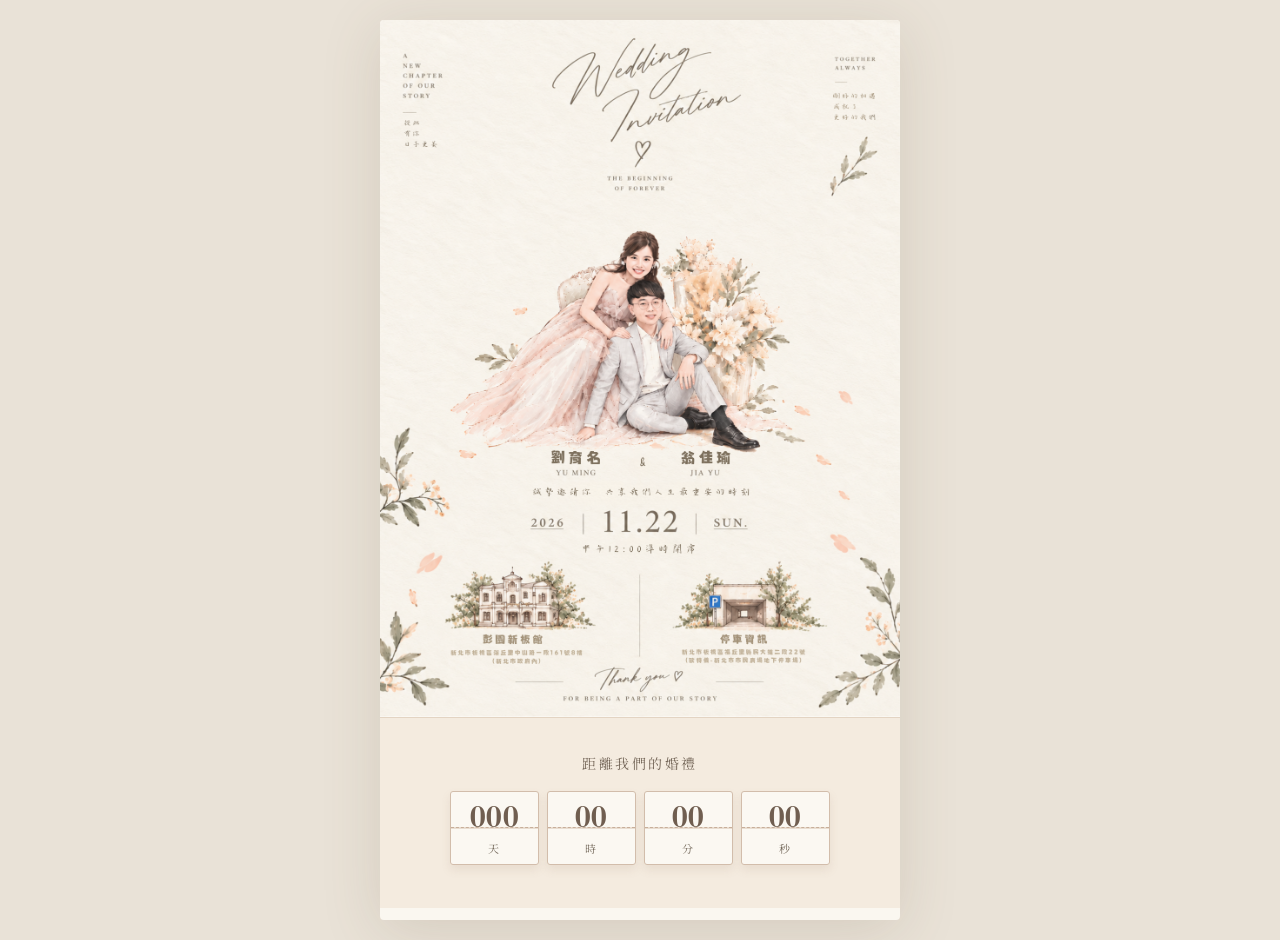
==== index.html @ b12ffcb1 "Add files via upload" ====
<!doctype html>
<html lang="zh-Hant">
  <head>
    <meta charset="UTF-8" />
    <meta name="viewport" content="width=device-width, initial-scale=1.0, viewport-fit=cover" />
    <meta name="theme-color" content="#f7f2e9" />
    <title>劉育名 & 翁佳瑜｜婚禮邀請</title>
    <meta name="description" content="劉育名與翁佳瑜的婚禮邀請函。" />
    <link rel="preconnect" href="https://fonts.googleapis.com" />
    <link rel="preconnect" href="https://fonts.gstatic.com" crossorigin />
    <link href="https://fonts.googleapis.com/css2?family=DM+Serif+Display:ital@0;1&family=Noto+Serif+TC:wght@400;500;600;700&family=Zen+Old+Mincho:wght@400;700&display=swap" rel="stylesheet" />
    <link rel="stylesheet" href="styles.css" />
    <style>
      .map-hotspot{top:76.5%;height:7.1%;border-radius:999px;align-items:center;justify-content:center;padding:0 8px}
      .map-hotspot span{opacity:1;display:flex;align-items:center;justify-content:center;box-sizing:border-box;width:clamp(72px,68%,128px);height:100%;white-space:nowrap;padding:0 clamp(5px,1.8vw,12px);border:1px solid #cbb9a5;border-radius:999px;background:rgba(255,252,245,.92);color:#887461;text-align:center;line-height:1;font:500 clamp(8px,2.8vw,13px) 'Noto Serif TC',serif;letter-spacing:.08em;box-shadow:0 2px 7px #8e735b1c;transition:background .2s,transform .2s}
      .map-hotspot:focus span,.map-hotspot:hover span{opacity:1;background:#fffaf1;transform:translateY(-2px);box-shadow:0 4px 12px #8e735b35}
      .map-hotspot{width:26%}
      .map-hotspot span{width:100%;height:100%;padding:0}
      .venue-hotspot{left:12%}
      .parking-hotspot{right:12%}
      .map-hotspot{top:77%;height:16% !important;width:34% !important;padding:0;background:transparent;align-items:flex-end;justify-content:center}
      .venue-hotspot{left:15%}
      .parking-hotspot{right:15%}
      .map-hotspot span{position:absolute;left:50%;bottom:0;transform:translateX(-50%);display:flex !important;align-items:center;justify-content:center;width:50% !important;min-width:0 !important;height:24%;overflow:hidden;white-space:nowrap;padding:0 !important;font-size:clamp(7px,2vw,12px) !important;letter-spacing:0 !important;opacity:0}
      .map-hotspot:hover span,.map-hotspot:focus span{opacity:1}
      @media (hover:none){.map-hotspot span{opacity:1}}
      .calendar-pages{width:100%;max-width:380px;margin:0 auto;gap:clamp(4px,2vw,8px)}
      .calendar-unit{min-width:0;flex:1;padding:clamp(6px,2vw,10px) 4px 8px}
      .calendar-unit b{font-size:clamp(22px,8vw,31px)}
      .calendar-unit span{font-size:clamp(9px,2.8vw,11px)}
    </style>
  </head>
  <body>
    <main id="experience">
      <section class="envelope-screen" id="envelopeScreen" aria-label="婚禮邀請函開場">
        <div class="petal-field" aria-hidden="true"></div>
        <div class="envelope-wrap">
          <div class="envelope" id="envelope" role="button" tabindex="0" aria-label="點擊打開婚禮邀請函">
            <div class="env-back"></div><div class="letter"><span>WEDDING<br><em>INVITATION</em></span></div><div class="env-flap"></div>
            <div class="env-front"></div><button class="wax" aria-hidden="true">開啟<br>招待狀</button>
          </div>
          <p class="tap-hint">TAP TO OPEN</p>
        </div>
      </section>

      <section class="invitation is-hidden" id="invitation" aria-hidden="true">
        <div class="floating-petals" aria-hidden="true"><span></span><span></span><span></span><span></span><span></span><span></span><span></span><span></span><span></span><span></span></div>
        <div class="card-image-wrap">
          <img class="invitation-image" src="assets/wedding-invitation.png" alt="劉育名與翁佳瑜婚禮喜帖；可點選下方會場或停車資訊導航" />
          <a class="map-hotspot venue-hotspot" href="https://www.google.com/maps/dir/?api=1&destination=%E5%BD%AD%E5%9C%92%E6%96%B0%E6%9D%BF%E9%A4%A8" target="_blank" rel="noopener" aria-label="導航至彭園新板館"><span>導航</span></a>
          <a class="map-hotspot parking-hotspot" href="https://www.google.com/maps/dir/?api=1&destination=%E6%96%B0%E5%8C%97%E5%B8%82%E5%B8%82%E6%B0%91%E5%BB%A3%E5%A0%B4%E5%9C%B0%E4%B8%8B%E5%81%9C%E8%BB%8A%E5%A0%B4" target="_blank" rel="noopener" aria-label="導航至市民廣場地下停車場"><span>導航</span></a>
        </div>
        <section class="calendar-countdown" aria-label="距離婚禮倒數" aria-live="polite">
          <p>距離我們的婚禮</p>
          <div class="calendar-pages"><div class="calendar-unit"><b id="days">000</b><span>天</span></div><div class="calendar-unit"><b id="hours">00</b><span>時</span></div><div class="calendar-unit"><b id="minutes">00</b><span>分</span></div><div class="calendar-unit"><b id="seconds">00</b><span>秒</span></div></div>
        </section>
      </section>
    </main>
    <script src="script.js"></script>
  </body>
</html>
---- styles.css ----
:root { --ink:#74695b; --deep:#574d43; --paper:#faf7f0; --peach:#efc7b2; --line:#d8ccbb; }
.map-hotspot{top:67.4%;height:7.1%;border-radius:999px;align-items:center;justify-content:center;padding:0 8px}
.map-hotspot span{opacity:1;display:block;white-space:nowrap;padding:10px 19px;border:1px solid #cbb9a5;border-radius:999px;background:rgba(255,252,245,.92);color:#887461;line-height:1;font:500 13px 'Noto Serif TC',serif;letter-spacing:.12em;box-shadow:0 2px 7px #8e735b1c;transition:background .2s,transform .2s}
.map-hotspot:focus span,.map-hotspot:hover span{opacity:1;background:#fffaf1;transform:translateY(-2px);box-shadow:0 4px 12px #8e735b35}
*{box-sizing:border-box} body{margin:0;background:#e9e2d7;color:var(--ink);font-family:'Noto Serif TC',serif} .envelope-screen{min-height:100svh;display:grid;place-items:center;position:fixed;inset:0;z-index:5;overflow:hidden;background:radial-gradient(circle at 50% 32%,#fffdf7 0,#f7f0e5 55%,#e8daca 100%);transition:opacity .85s ease,visibility .85s} .envelope-screen.opened{opacity:0;visibility:hidden;pointer-events:none}.envelope-wrap{text-align:center;z-index:1}.envelope{width:min(79vw,340px);aspect-ratio:1.5;position:relative;filter:drop-shadow(0 17px 18px #8f72522b);cursor:pointer;transform-style:preserve-3d}.env-back,.env-front,.env-flap{position:absolute;inset:0;background:#ead5be}.env-back{background:#e2c4a5}.letter{position:absolute;width:80%;height:82%;left:10%;bottom:7%;background:#fffaf0;padding:23% 10% 0;border:1px solid #e6d7c2;box-shadow:0 0 1px #a68764;z-index:1;color:#8c7563;font:700 12px/1.8 'DM Serif Display',serif;letter-spacing:.2em}.letter em{font-weight:400}.env-front{z-index:3;clip-path:polygon(0 0,50% 52%,100% 0,100% 100%,0 100%);background:linear-gradient(135deg,#f0dac3,#dfbea0)}.env-flap{z-index:4;clip-path:polygon(0 0,100% 0,50% 54%);transform-origin:top;transition:transform .85s cubic-bezier(.2,.8,.2,1);background:#edd7c0}.wax{position:absolute;z-index:5;border:0;width:59px;height:59px;border-radius:50%;left:calc(50% - 29px);top:43%;color:#fff9ef;background:#af725e;font:500 10px/1.5 'Noto Serif TC';letter-spacing:.09em;box-shadow:inset 0 0 0 2px #cc9a81,0 3px 7px #6f3a2b52;transition:opacity .3s}.envelope:hover .wax{transform:scale(1.05)}.envelope.unseal .env-flap{transform:rotateX(180deg);z-index:0}.envelope.unseal .letter{animation:letter-out .9s .28s forwards}.envelope.unseal .wax{opacity:0}.tap-hint{font:11px 'DM Serif Display',serif;letter-spacing:.32em;margin:28px 0;color:#a58b76;animation:breathe 2s infinite}@keyframes letter-out{to{transform:translateY(-68%) scale(1.05)}}@keyframes breathe{50%{opacity:.35}}
.invitation{position:relative;max-width:520px;margin:auto;overflow:hidden;background:var(--paper);min-height:100svh}.is-hidden{display:none}.card-image-wrap{position:relative;line-height:0}.invitation-image{display:block;width:100%;height:auto}.map-hotspot{position:absolute;top:76.5%;width:31%;height:9.2%;border-radius:14px;text-decoration:none;display:flex;align-items:flex-start;justify-content:flex-end;padding:7px;outline:none}.map-hotspot span{opacity:0;display:grid;place-items:center;width:28px;height:28px;border-radius:50%;background:#866b59;color:#fff;line-height:1;font-size:18px;box-shadow:0 2px 8px #6e503a66;transition:opacity .2s,transform .2s}.map-hotspot:focus span,.map-hotspot:hover span{opacity:1;transform:scale(1.08)}.venue-hotspot{left:12%}.parking-hotspot{right:11%}.calendar-countdown{position:relative;text-align:center;padding:35px 14px 43px;background:#f4ebdf;border-top:1px solid #e3d4c3}.calendar-countdown p{margin:0 0 18px;font-size:14px;letter-spacing:.18em;color:#796b5d}.calendar-pages{display:flex;justify-content:center;gap:8px}.calendar-unit{position:relative;min-width:70px;padding:10px 6px 8px;border:1px solid #d2bdab;border-radius:3px;background:linear-gradient(#fbf8f2 0 48%,#e9ddd0 49% 51%,#fbf8f2 52%);box-shadow:0 5px 10px #91755d1f;overflow:hidden}.calendar-unit::before{content:'';position:absolute;left:0;right:0;top:49%;border-top:1px dashed #c8af9a}.calendar-unit b{position:relative;z-index:1;display:block;font:31px/.95 'DM Serif Display',serif;letter-spacing:.02em;color:#705e50;animation:page-flip .8s ease}.calendar-unit span{display:block;position:relative;z-index:1;margin-top:8px;font-size:11px;letter-spacing:.18em}.floating-petals,.petal-field{position:absolute;inset:0;pointer-events:none;overflow:hidden}.floating-petals{z-index:3}.floating-petals span{position:absolute;top:-8%;width:13px;height:9px;border-radius:100% 0 100% 0;background:linear-gradient(135deg,#ffd9c7,#eaa98c);opacity:.82;box-shadow:0 1px 3px #c88e7433;animation:petal-fall var(--speed) linear var(--delay) infinite}.floating-petals span:nth-child(1){left:5%;--speed:11s;--delay:-2s}.floating-petals span:nth-child(2){left:16%;--speed:14s;--delay:-9s;transform:scale(.7)}.floating-petals span:nth-child(3){left:27%;--speed:10s;--delay:-5s}.floating-petals span:nth-child(4){left:39%;--speed:15s;--delay:-11s;transform:scale(1.2)}.floating-petals span:nth-child(5){left:50%;--speed:12s;--delay:-6s;transform:scale(.65)}.floating-petals span:nth-child(6){left:61%;--speed:16s;--delay:-13s}.floating-petals span:nth-child(7){left:70%;--speed:9s;--delay:-4s;transform:scale(.75)}.floating-petals span:nth-child(8){left:79%;--speed:13s;--delay:-8s}.floating-petals span:nth-child(9){left:88%;--speed:11s;--delay:-1s;transform:scale(1.1)}.floating-petals span:nth-child(10){left:96%;--speed:15s;--delay:-10s;transform:scale(.6)}.petal-field::before,.petal-field::after{content:'✦';position:absolute;color:#eab6a1;opacity:.75;animation:fall 13s linear infinite}.petal-field::before{left:18%;top:-6%;font-size:25px}.petal-field::after{left:75%;top:5%;font-size:15px;animation-delay:-5s}@keyframes fall{0%{transform:translate(0,-40px) rotate(0)}100%{transform:translate(85px,900px) rotate(320deg);opacity:0}}@keyframes petal-fall{0%{transform:translate3d(0,-30px,0) rotate(0);opacity:0}8%{opacity:.85}100%{transform:translate3d(65px,1250px,0) rotate(470deg);opacity:0}}@keyframes page-flip{0%{transform:rotateX(70deg);transform-origin:top;opacity:.2}100%{transform:rotateX(0);opacity:1}}@media (min-width:521px){body{padding:20px}.invitation{box-shadow:0 10px 60px #69523828;border-radius:4px}.envelope-screen{background-color:#eee5da}}@media (max-width:370px){.calendar-unit{min-width:58px}.calendar-unit b{font-size:26px}}
@media (prefers-reduced-motion:reduce){*,*::before,*::after{animation-duration:.01ms!important;transition-duration:.01ms!important}}
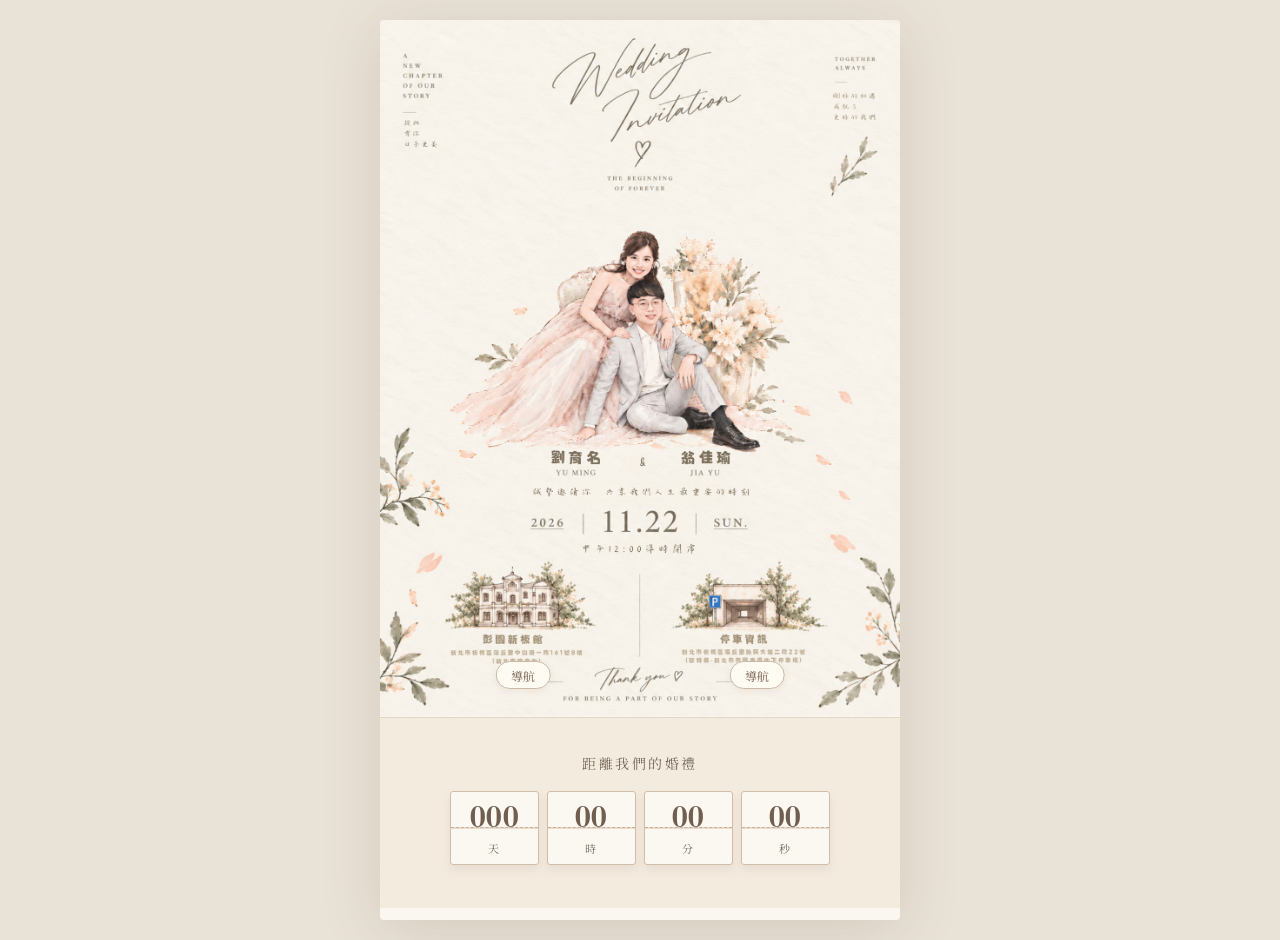
==== commit 506e8b36: "Add files via upload" ====
--- a/index.html
+++ b/index.html
@@ -18,12 +18,14 @@
       .map-hotspot span{width:100%;height:100%;padding:0}
       .venue-hotspot{left:12%}
       .parking-hotspot{right:12%}
-      .map-hotspot{top:77%;height:16% !important;width:34% !important;padding:0;background:transparent;align-items:flex-end;justify-content:center}
-      .venue-hotspot{left:15%}
-      .parking-hotspot{right:15%}
-      .map-hotspot span{position:absolute;left:50%;bottom:0;transform:translateX(-50%);display:flex !important;align-items:center;justify-content:center;width:50% !important;min-width:0 !important;height:24%;overflow:hidden;white-space:nowrap;padding:0 !important;font-size:clamp(7px,2vw,12px) !important;letter-spacing:0 !important;opacity:0}
+      .map-hotspot{top:75.2%;height:20% !important;width:35% !important;padding:0;background:transparent;align-items:flex-start;justify-content:center}
+      .venue-hotspot{left:10%}
+      .parking-hotspot{right:10%}
+      .map-hotspot span{position:absolute;left:50%;bottom:0;transform:translateX(-50%);display:flex !important;align-items:center;justify-content:center;width:30% !important;min-width:0 !important;height:20%;overflow:hidden;white-space:nowrap;padding:0 !important;font-size:clamp(7px,2vw,12px) !important;letter-spacing:0 !important;opacity:0}
       .map-hotspot:hover span,.map-hotspot:focus span{opacity:1}
       @media (hover:none){.map-hotspot span{opacity:1}}
+      .map-hotspot span{bottom:-4%;opacity:1 !important;transform:translateX(-50%) !important}
+      .map-hotspot:hover span,.map-hotspot:focus span{opacity:1 !important;transform:translateX(-50%) !important}
       .calendar-pages{width:100%;max-width:380px;margin:0 auto;gap:clamp(4px,2vw,8px)}
       .calendar-unit{min-width:0;flex:1;padding:clamp(6px,2vw,10px) 4px 8px}
       .calendar-unit b{font-size:clamp(22px,8vw,31px)}
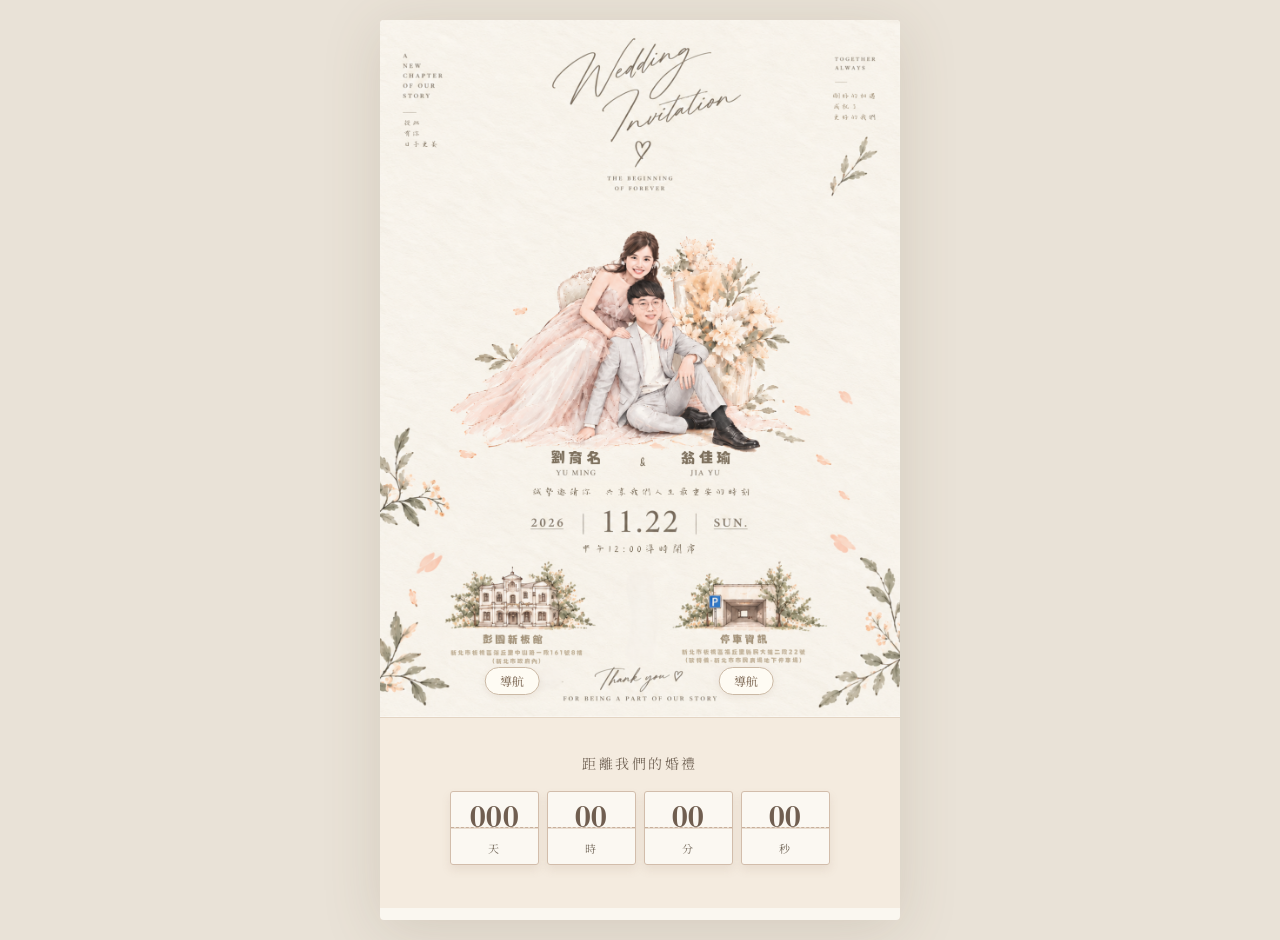
==== commit 68782107: "Add files via upload" ====
--- a/index.html
+++ b/index.html
@@ -21,10 +21,10 @@
       .map-hotspot{top:75.2%;height:20% !important;width:35% !important;padding:0;background:transparent;align-items:flex-start;justify-content:center}
       .venue-hotspot{left:10%}
       .parking-hotspot{right:10%}
-      .map-hotspot span{position:absolute;left:50%;bottom:0;transform:translateX(-50%);display:flex !important;align-items:center;justify-content:center;width:30% !important;min-width:0 !important;height:20%;overflow:hidden;white-space:nowrap;padding:0 !important;font-size:clamp(7px,2vw,12px) !important;letter-spacing:0 !important;opacity:0}
+      .map-hotspot span{position:absolute;left:44%;bottom:-8%;transform:translateX(-50%);display:flex !important;align-items:center;justify-content:center;width:30% !important;min-width:0 !important;height:20%;overflow:hidden;white-space:nowrap;padding:0 !important;font-size:clamp(7px,2vw,12px) !important;letter-spacing:0 !important;opacity:0}
       .map-hotspot:hover span,.map-hotspot:focus span{opacity:1}
       @media (hover:none){.map-hotspot span{opacity:1}}
-      .map-hotspot span{bottom:-4%;opacity:1 !important;transform:translateX(-50%) !important}
+      .map-hotspot span{left:44%;bottom:-8%;opacity:1 !important;transform:translateX(-50%) !important}
       .map-hotspot:hover span,.map-hotspot:focus span{opacity:1 !important;transform:translateX(-50%) !important}
       .calendar-pages{width:100%;max-width:380px;margin:0 auto;gap:clamp(4px,2vw,8px)}
       .calendar-unit{min-width:0;flex:1;padding:clamp(6px,2vw,10px) 4px 8px}
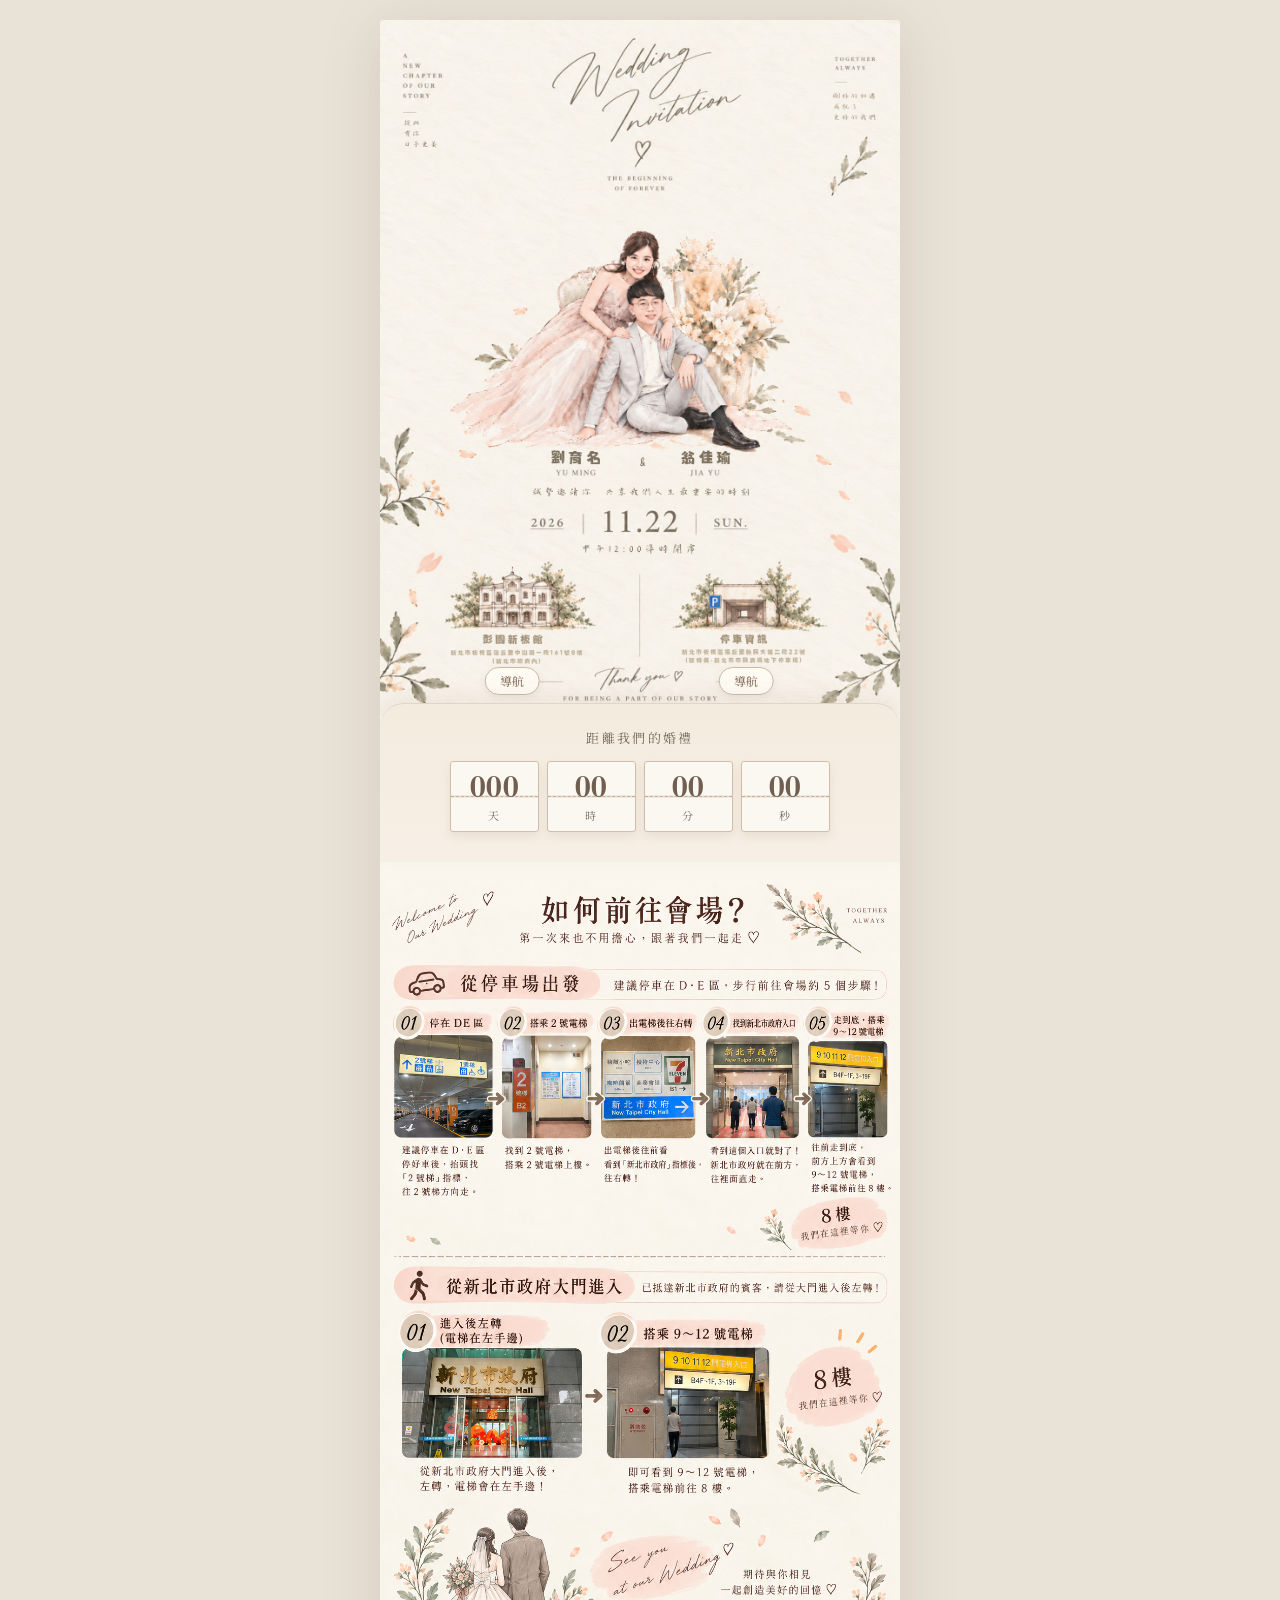
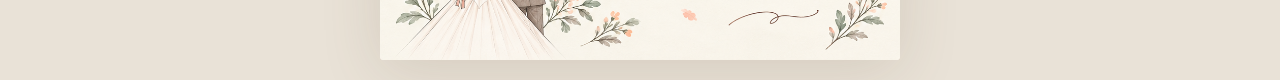
==== commit 552d24a7: "Add files via upload" ====
--- a/index.html
+++ b/index.html
@@ -26,6 +26,14 @@
       @media (hover:none){.map-hotspot span{opacity:1}}
       .map-hotspot span{left:44%;bottom:-8%;opacity:1 !important;transform:translateX(-50%) !important}
       .map-hotspot:hover span,.map-hotspot:focus span{opacity:1 !important;transform:translateX(-50%) !important}
+      .calendar-countdown{margin-top:-14px;position:relative;z-index:4;border-radius:24px 24px 0 0;padding:24px 12px 30px;background:linear-gradient(180deg,#f4ebdf 0%,#f7efe5 100%);box-shadow:0 -8px 20px rgba(122,91,66,.08)}
+      .calendar-countdown p{margin-bottom:14px;font-size:13px}
+      .calendar-pages{max-width:330px;gap:4px}
+      .calendar-unit{padding:6px 3px 6px;border-radius:3px}
+      .calendar-unit b{font-size:clamp(20px,6.8vw,28px)}
+      .calendar-unit span{margin-top:5px;font-size:10px}
+      .how-to{background:#faf6ee;padding:18px 0 0;line-height:0}
+      .how-to img{display:block;width:100%;height:auto}
       .calendar-pages{width:100%;max-width:380px;margin:0 auto;gap:clamp(4px,2vw,8px)}
       .calendar-unit{min-width:0;flex:1;padding:clamp(6px,2vw,10px) 4px 8px}
       .calendar-unit b{font-size:clamp(22px,8vw,31px)}
@@ -56,6 +64,9 @@
           <p>距離我們的婚禮</p>
           <div class="calendar-pages"><div class="calendar-unit"><b id="days">000</b><span>天</span></div><div class="calendar-unit"><b id="hours">00</b><span>時</span></div><div class="calendar-unit"><b id="minutes">00</b><span>分</span></div><div class="calendar-unit"><b id="seconds">00</b><span>秒</span></div></div>
         </section>
+        <section class="how-to" aria-label="如何前往會場">
+          <img src="assets/how-to-get-there.png" alt="如何前往會場：停車場與新北市政府入口步行指引" />
+        </section>
       </section>
     </main>
     <script src="script.js"></script>
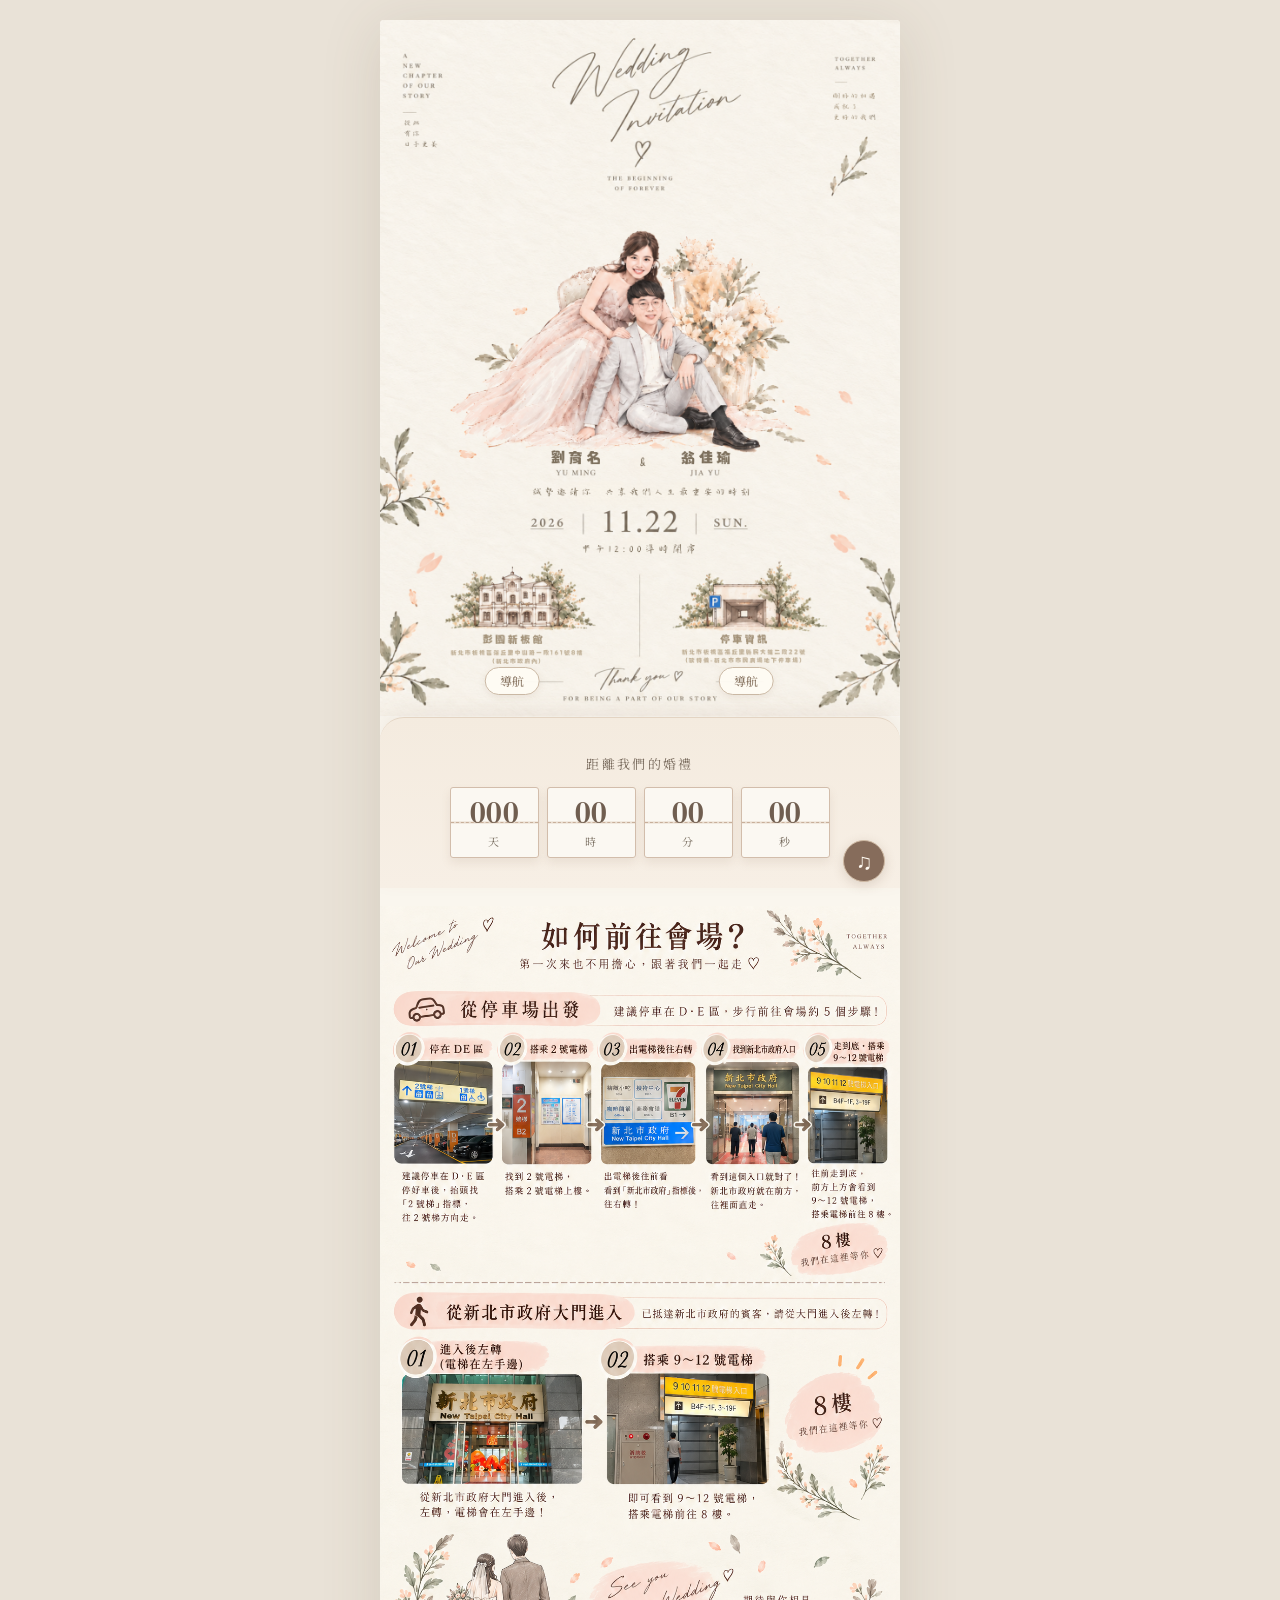
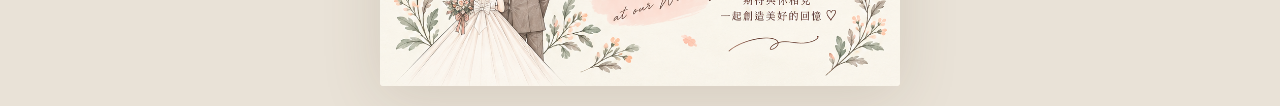
==== commit abcffe57: "Add files via upload" ====
--- a/index.html
+++ b/index.html
@@ -26,7 +26,7 @@
       @media (hover:none){.map-hotspot span{opacity:1}}
       .map-hotspot span{left:44%;bottom:-8%;opacity:1 !important;transform:translateX(-50%) !important}
       .map-hotspot:hover span,.map-hotspot:focus span{opacity:1 !important;transform:translateX(-50%) !important}
-      .calendar-countdown{margin-top:-14px;position:relative;z-index:4;border-radius:24px 24px 0 0;padding:24px 12px 30px;background:linear-gradient(180deg,#f4ebdf 0%,#f7efe5 100%);box-shadow:0 -8px 20px rgba(122,91,66,.08)}
+      .calendar-countdown{margin-top:0;position:relative;z-index:4;border-radius:24px 24px 0 0;padding:36px 12px 30px;background:linear-gradient(180deg,#f4ebdf 0%,#f7efe5 100%);box-shadow:0 -8px 20px rgba(122,91,66,.08)}
       .calendar-countdown p{margin-bottom:14px;font-size:13px}
       .calendar-pages{max-width:330px;gap:4px}
       .calendar-unit{padding:6px 3px 6px;border-radius:3px}
@@ -34,6 +34,9 @@
       .calendar-unit span{margin-top:5px;font-size:10px}
       .how-to{background:#faf6ee;padding:18px 0 0;line-height:0}
       .how-to img{display:block;width:100%;height:auto}
+      .music-toggle{position:fixed;right:max(16px,calc(50% - 245px));bottom:18px;z-index:8;width:42px;height:42px;border:1px solid #cdb8a2;border-radius:50%;background:rgba(255,250,242,.94);color:#866c5b;font:22px 'DM Serif Display',serif;box-shadow:0 3px 12px rgba(112,79,55,.18);cursor:pointer;transition:transform .2s,background .2s}
+      .music-toggle:hover{transform:scale(1.06);background:#fffaf1}
+      .music-toggle.is-playing{background:#866c5b;color:#fffaf1}
       .calendar-pages{width:100%;max-width:380px;margin:0 auto;gap:clamp(4px,2vw,8px)}
       .calendar-unit{min-width:0;flex:1;padding:clamp(6px,2vw,10px) 4px 8px}
       .calendar-unit b{font-size:clamp(22px,8vw,31px)}
@@ -54,6 +57,7 @@
       </section>
 
       <section class="invitation is-hidden" id="invitation" aria-hidden="true">
+        <button class="music-toggle" id="musicToggle" type="button" aria-label="播放背景音樂" aria-pressed="false">♫</button>
         <div class="floating-petals" aria-hidden="true"><span></span><span></span><span></span><span></span><span></span><span></span><span></span><span></span><span></span><span></span></div>
         <div class="card-image-wrap">
           <img class="invitation-image" src="assets/wedding-invitation.png" alt="劉育名與翁佳瑜婚禮喜帖；可點選下方會場或停車資訊導航" />
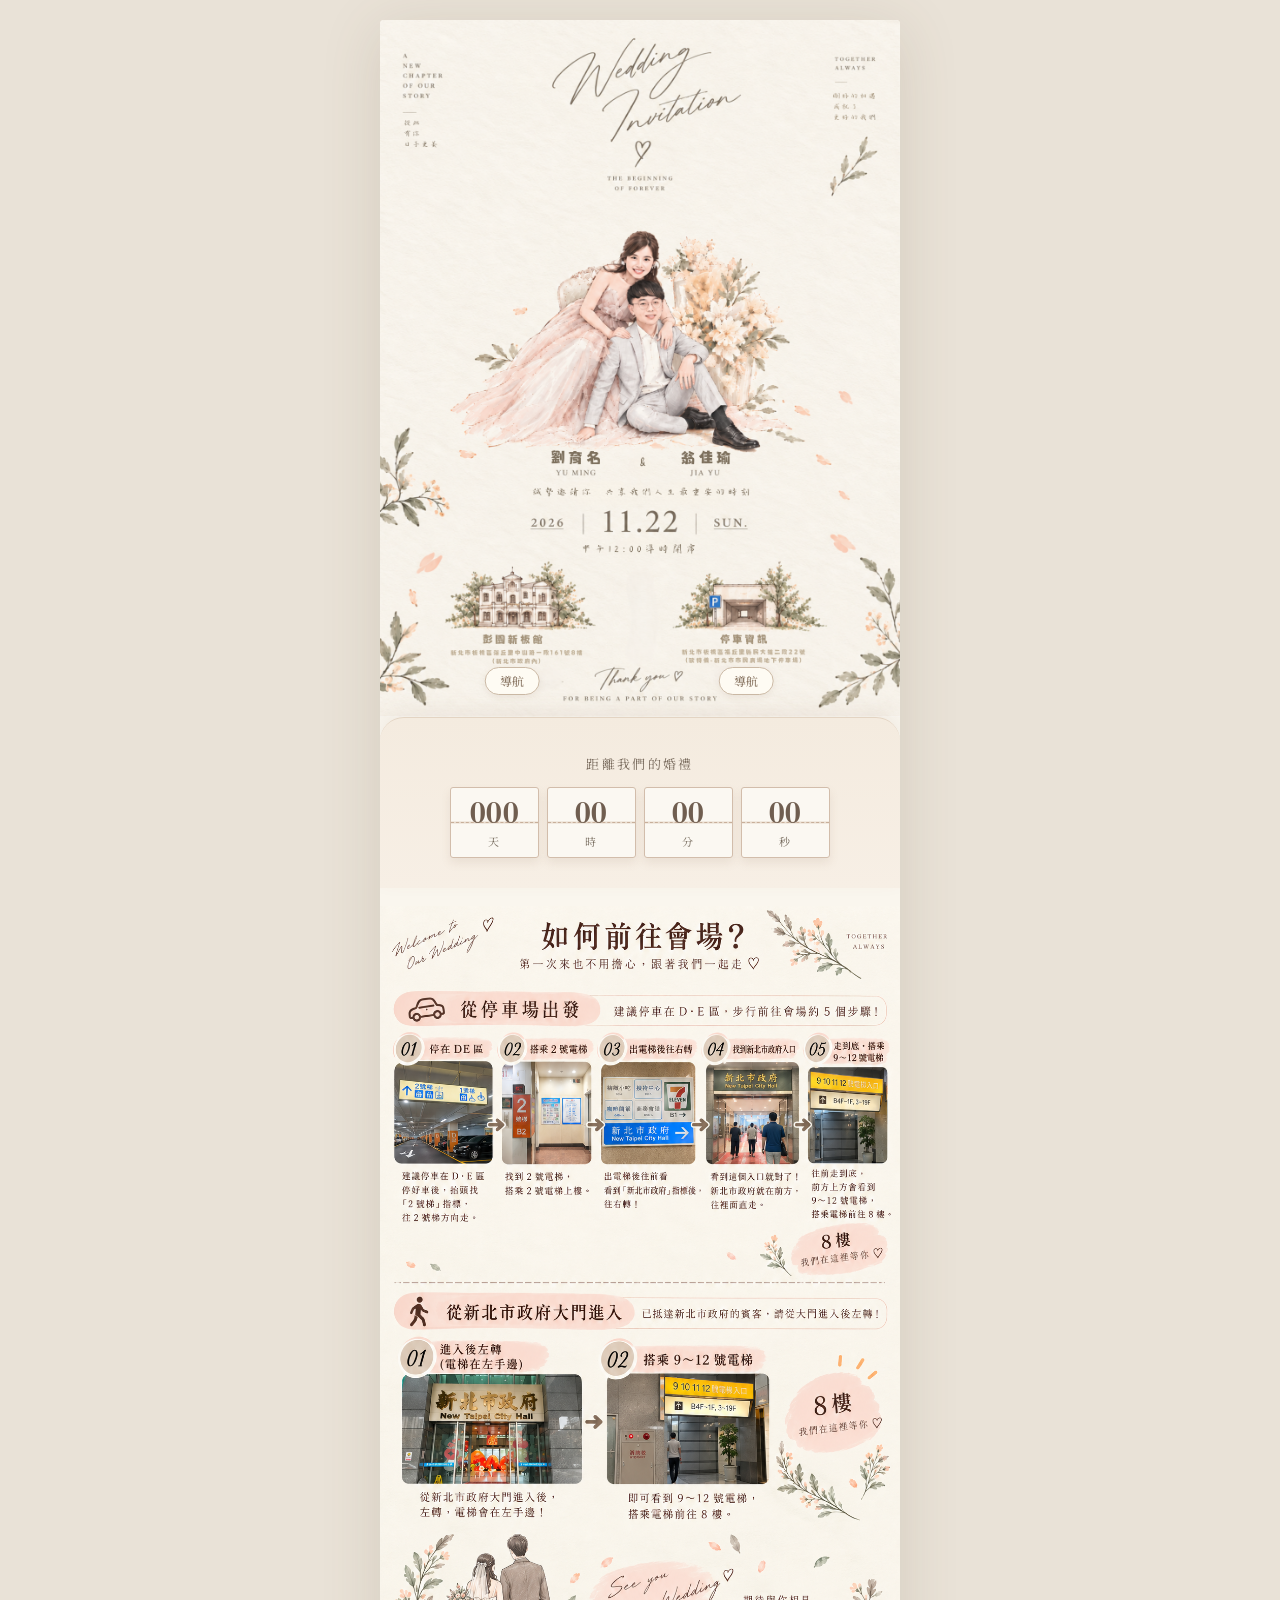
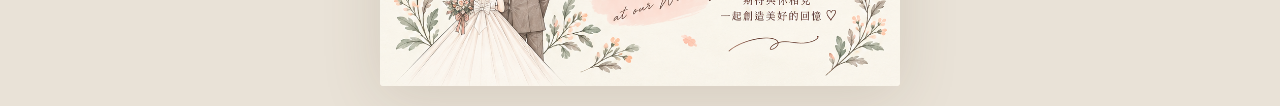
==== commit a21b1aac: "Add files via upload" ====
--- a/index.html
+++ b/index.html
@@ -34,9 +34,6 @@
       .calendar-unit span{margin-top:5px;font-size:10px}
       .how-to{background:#faf6ee;padding:18px 0 0;line-height:0}
       .how-to img{display:block;width:100%;height:auto}
-      .music-toggle{position:fixed;right:max(16px,calc(50% - 245px));bottom:18px;z-index:8;width:42px;height:42px;border:1px solid #cdb8a2;border-radius:50%;background:rgba(255,250,242,.94);color:#866c5b;font:22px 'DM Serif Display',serif;box-shadow:0 3px 12px rgba(112,79,55,.18);cursor:pointer;transition:transform .2s,background .2s}
-      .music-toggle:hover{transform:scale(1.06);background:#fffaf1}
-      .music-toggle.is-playing{background:#866c5b;color:#fffaf1}
       .calendar-pages{width:100%;max-width:380px;margin:0 auto;gap:clamp(4px,2vw,8px)}
       .calendar-unit{min-width:0;flex:1;padding:clamp(6px,2vw,10px) 4px 8px}
       .calendar-unit b{font-size:clamp(22px,8vw,31px)}
@@ -57,7 +54,6 @@
       </section>
 
       <section class="invitation is-hidden" id="invitation" aria-hidden="true">
-        <button class="music-toggle" id="musicToggle" type="button" aria-label="播放背景音樂" aria-pressed="false">♫</button>
         <div class="floating-petals" aria-hidden="true"><span></span><span></span><span></span><span></span><span></span><span></span><span></span><span></span><span></span><span></span></div>
         <div class="card-image-wrap">
           <img class="invitation-image" src="assets/wedding-invitation.png" alt="劉育名與翁佳瑜婚禮喜帖；可點選下方會場或停車資訊導航" />
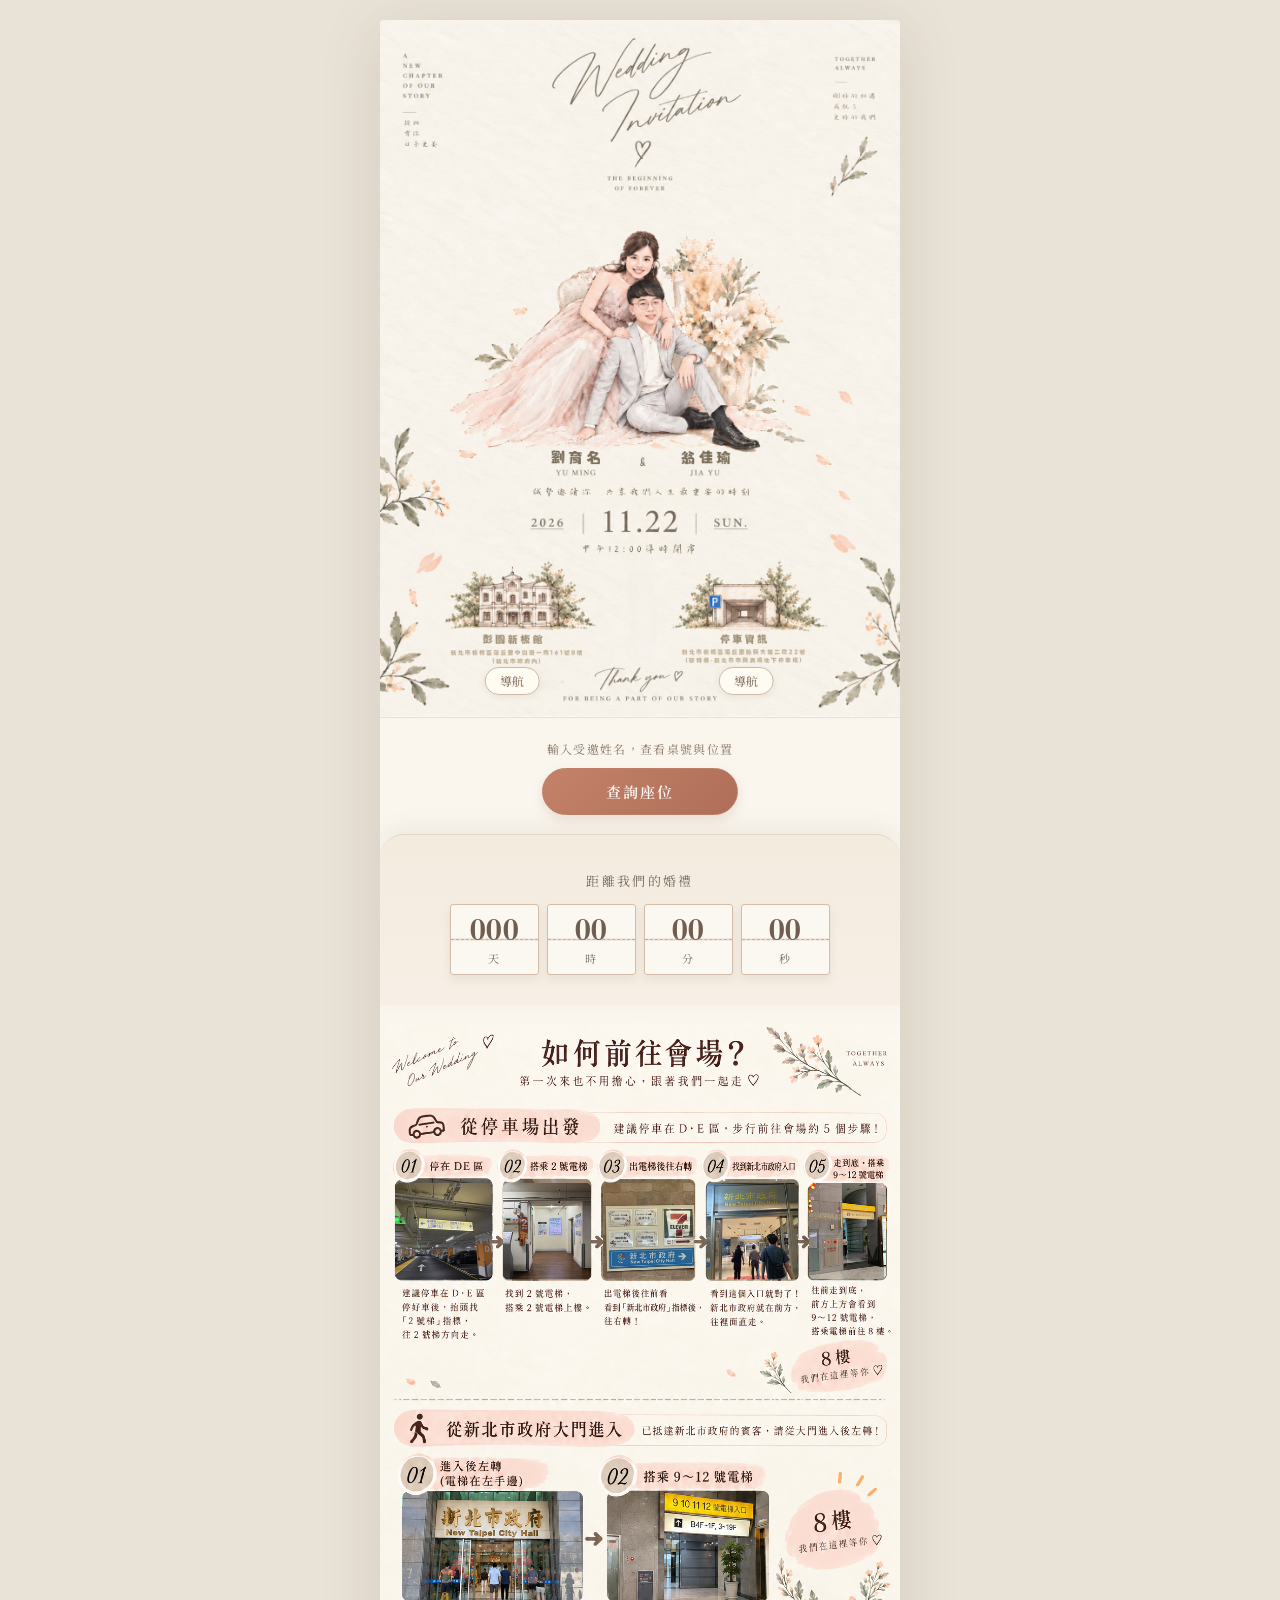
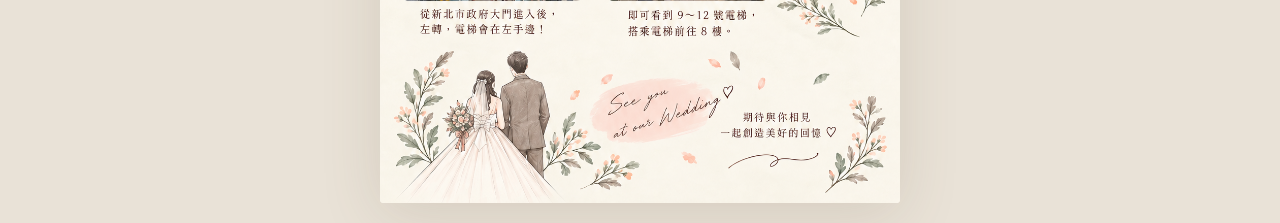
==== commit 4714a744: "Add seating lookup button to invitation" ====
--- a/index.html
+++ b/index.html
@@ -26,6 +26,10 @@
       @media (hover:none){.map-hotspot span{opacity:1}}
       .map-hotspot span{left:44%;bottom:-8%;opacity:1 !important;transform:translateX(-50%) !important}
       .map-hotspot:hover span,.map-hotspot:focus span{opacity:1 !important;transform:translateX(-50%) !important}
+      .seat-lookup{padding:22px 20px 19px;background:#faf6ee;text-align:center;border-top:1px solid #eadfd2}
+      .seat-lookup p{margin:0 0 11px;color:#897666;font-size:12px;letter-spacing:.11em}
+      .seat-lookup a{display:inline-flex;align-items:center;justify-content:center;min-width:196px;padding:12px 22px;border:1px solid #bd8067;border-radius:999px;background:linear-gradient(135deg,#c48269,#af6e58);color:#fffaf4;text-decoration:none;font:600 15px 'Noto Serif TC',serif;letter-spacing:.14em;box-shadow:0 5px 12px #91604a26;transition:transform .2s,box-shadow .2s}
+      .seat-lookup a:hover,.seat-lookup a:focus{transform:translateY(-2px);box-shadow:0 8px 16px #91604a3a}
       .calendar-countdown{margin-top:0;position:relative;z-index:4;border-radius:24px 24px 0 0;padding:36px 12px 30px;background:linear-gradient(180deg,#f4ebdf 0%,#f7efe5 100%);box-shadow:0 -8px 20px rgba(122,91,66,.08)}
       .calendar-countdown p{margin-bottom:14px;font-size:13px}
       .calendar-pages{max-width:330px;gap:4px}
@@ -60,6 +64,10 @@
           <a class="map-hotspot venue-hotspot" href="https://www.google.com/maps/dir/?api=1&destination=%E5%BD%AD%E5%9C%92%E6%96%B0%E6%9D%BF%E9%A4%A8" target="_blank" rel="noopener" aria-label="導航至彭園新板館"><span>導航</span></a>
           <a class="map-hotspot parking-hotspot" href="https://www.google.com/maps/dir/?api=1&destination=%E6%96%B0%E5%8C%97%E5%B8%82%E5%B8%82%E6%B0%91%E5%BB%A3%E5%A0%B4%E5%9C%B0%E4%B8%8B%E5%81%9C%E8%BB%8A%E5%A0%B4" target="_blank" rel="noopener" aria-label="導航至市民廣場地下停車場"><span>導航</span></a>
         </div>
+        <section class="seat-lookup" aria-label="座位查詢">
+          <p>輸入受邀姓名，查看桌號與位置</p>
+          <a href="seating.html">查詢座位</a>
+        </section>
         <section class="calendar-countdown" aria-label="距離婚禮倒數" aria-live="polite">
           <p>距離我們的婚禮</p>
           <div class="calendar-pages"><div class="calendar-unit"><b id="days">000</b><span>天</span></div><div class="calendar-unit"><b id="hours">00</b><span>時</span></div><div class="calendar-unit"><b id="minutes">00</b><span>分</span></div><div class="calendar-unit"><b id="seconds">00</b><span>秒</span></div></div>
